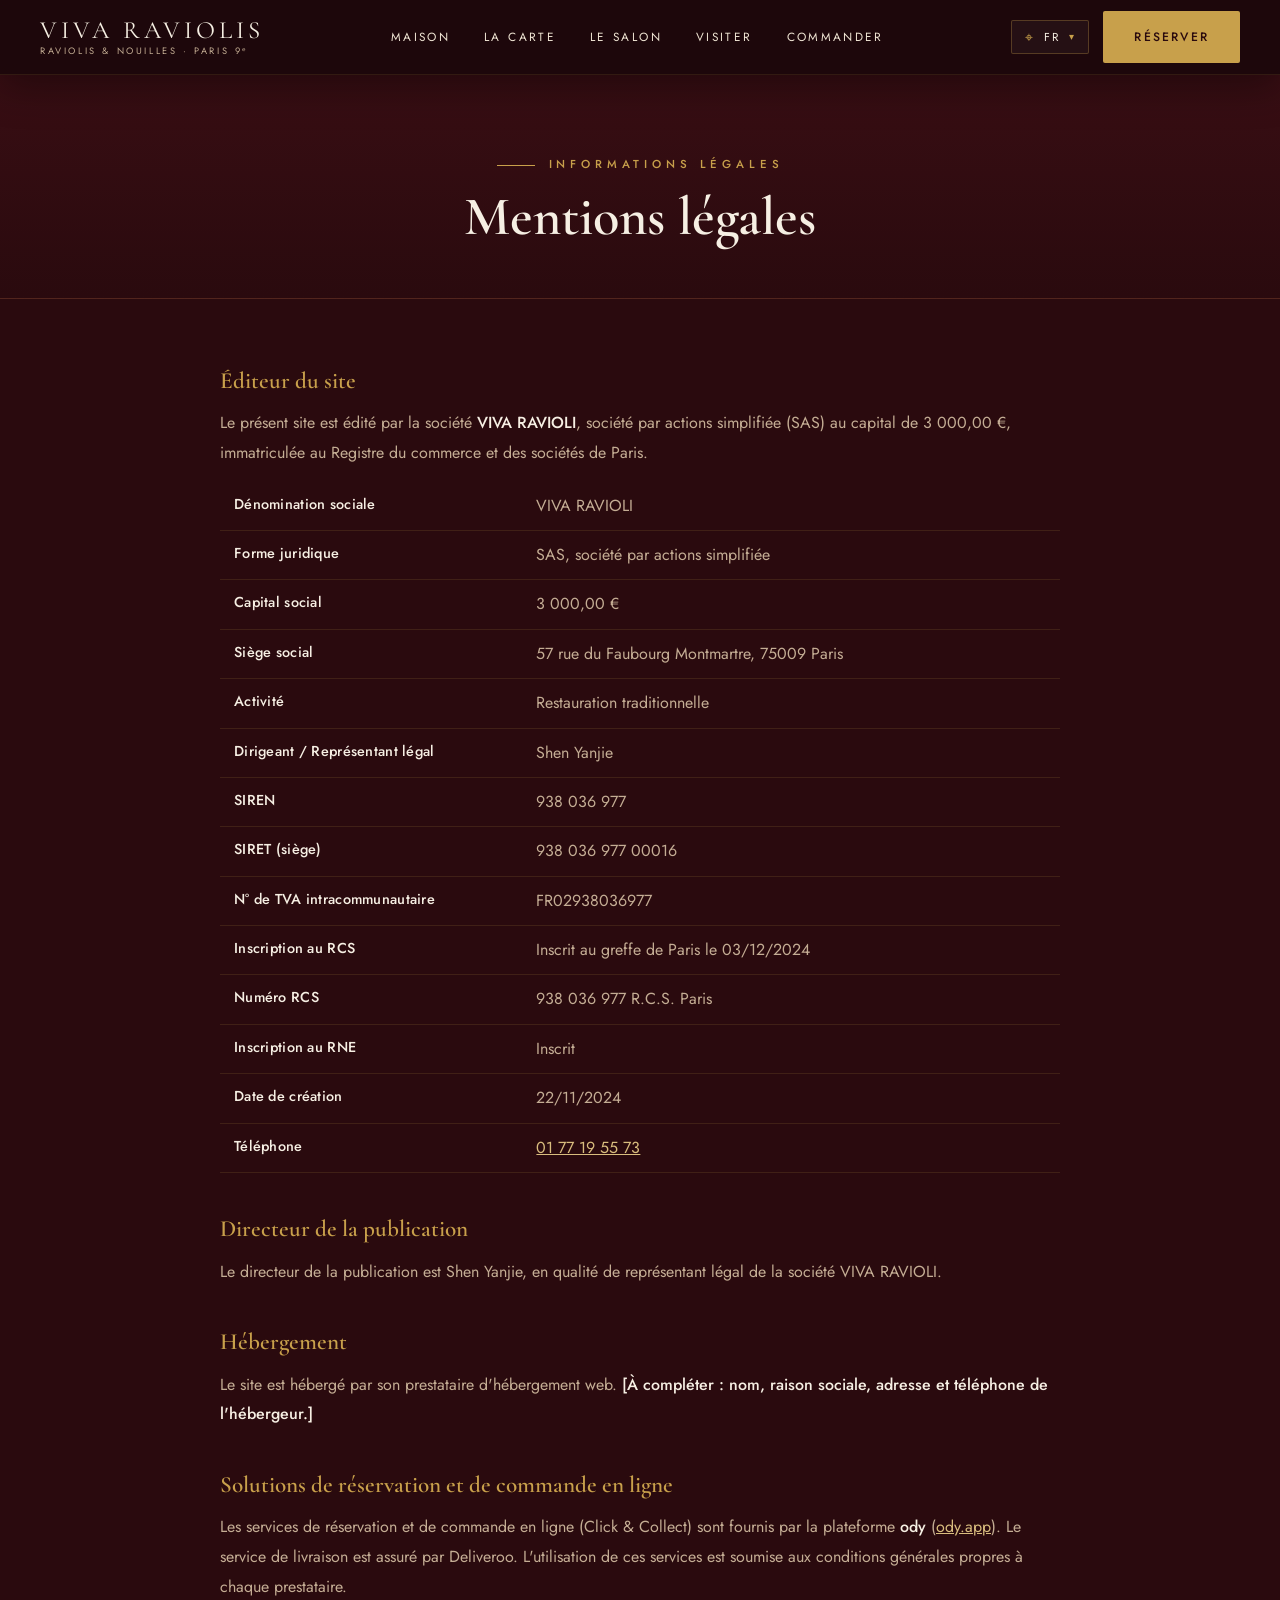
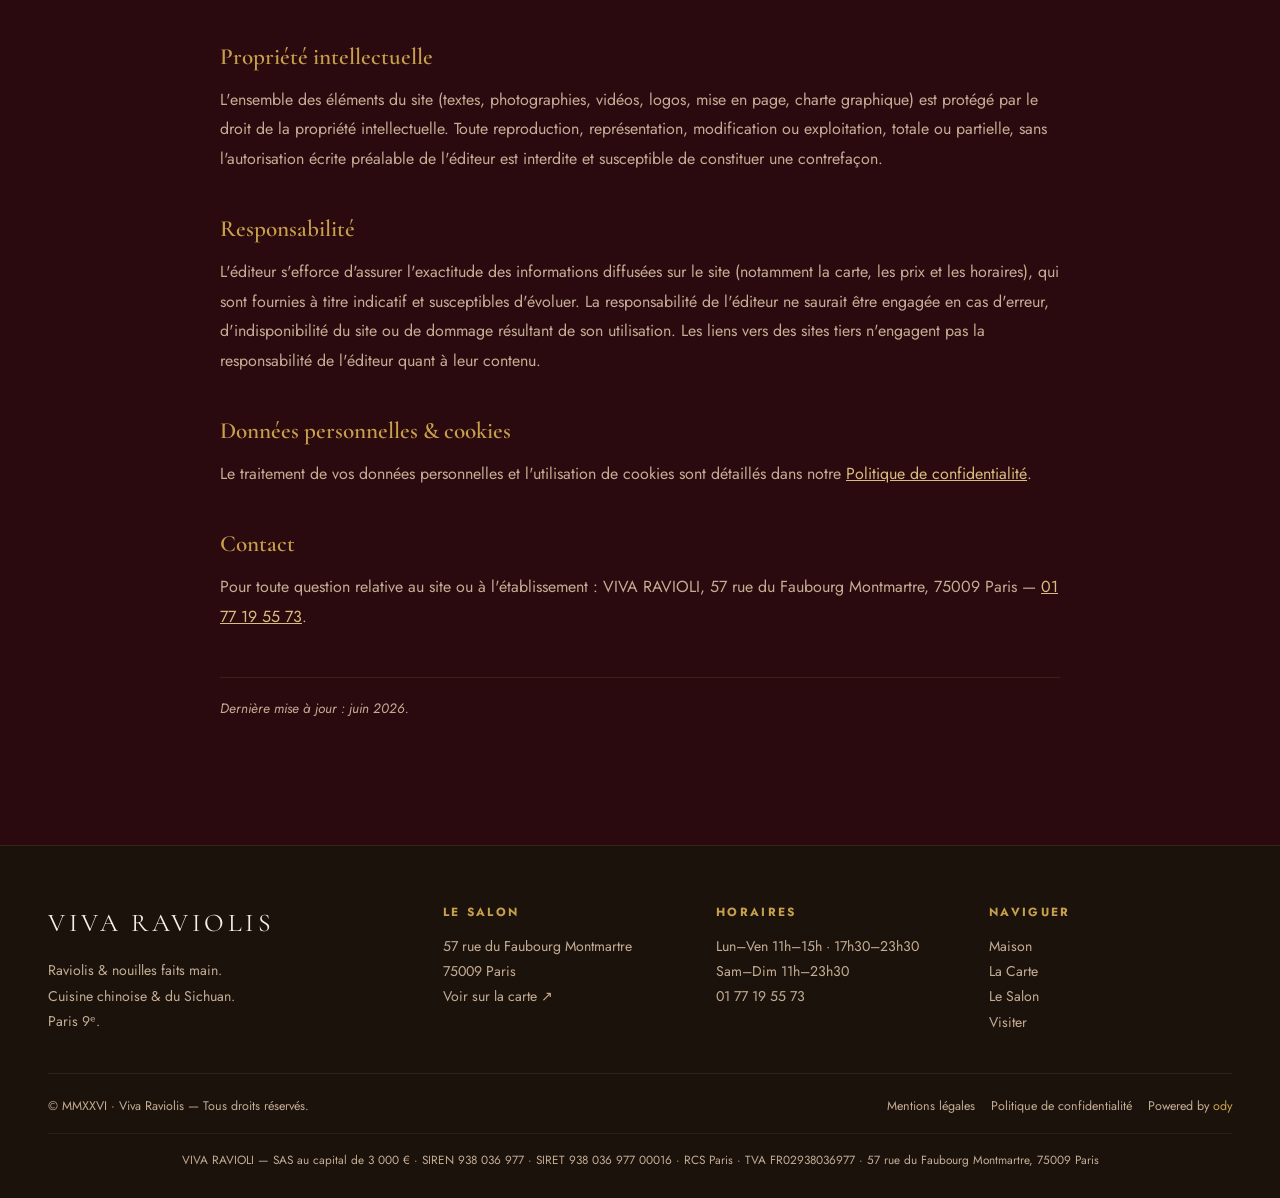
==== mentions-legales.html @ 8cce95d5 "Site Viva Raviolis : multilingue, carte, pages légales Co-Authored-By: Claude Opus 4.8 (1M context) " ====
<!DOCTYPE html>
<html lang="fr">
<head>
<meta charset="UTF-8" />
<meta name="viewport" content="width=device-width, initial-scale=1.0" />
<title>Mentions légales — Viva Raviolis · Paris 9e</title>
<meta name="description" content="Mentions légales du site Viva Raviolis — VIVA RAVIOLI, SAS, 57 rue du Faubourg Montmartre, 75009 Paris." />
<meta name="robots" content="noindex" />
<link rel="preconnect" href="https://fonts.googleapis.com" />
<link rel="preconnect" href="https://fonts.gstatic.com" crossorigin />
<link href="https://fonts.googleapis.com/css2?family=Cormorant+Garamond:ital,wght@0,400;0,500;0,600;1,400;1,500&family=Jost:wght@300;400;500&display=swap" rel="stylesheet" />
<link rel="stylesheet" href="css/style.css" />
</head>
<body>

<!-- ============ HEADER ============ -->
<header class="site-header scrolled" id="header">
  <a href="index.html" class="brand">
    <span class="name">VIVA RAVIOLIS</span>
    <span class="tagline" data-i18n="brand.tagline">Raviolis &amp; Nouilles · Paris 9ᵉ</span>
  </a>
  <nav class="nav" id="nav">
    <a class="link" href="index.html#maison" data-i18n="nav.maison">Maison</a>
    <a class="link" href="menu.html" data-i18n="nav.carte">La Carte</a>
    <a class="link" href="index.html#salon" data-i18n="nav.salon">Le Salon</a>
    <a class="link" href="index.html#visiter" data-i18n="nav.visiter">Visiter</a>
    <a class="link" href="index.html#commander" data-i18n="nav.commander">Commander</a>
  </nav>
  <div class="nav-actions">
    <div class="lang-select" id="langSelect">
      <button class="lang-current" id="langCurrent" aria-haspopup="true" aria-expanded="false" aria-label="Choisir la langue">
        <span class="lang-globe">⌖</span>
        <span class="lang-current-label">FR</span>
        <span class="lang-caret">▾</span>
      </button>
      <ul class="lang-menu" id="langMenu">
        <li><button class="lang-btn" data-lang="fr">Français</button></li>
        <li><button class="lang-btn" data-lang="en">English</button></li>
        <li><button class="lang-btn" data-lang="zh">中文</button></li>
        <li><button class="lang-btn" data-lang="it">Italiano</button></li>
        <li><button class="lang-btn" data-lang="es">Español</button></li>
      </ul>
    </div>
    <a href="https://reservation.ody.app/4357d5bd-f49d-494a-af7b-d53e37315086" target="_blank" rel="noopener" class="btn btn-gold btn-reserve" data-i18n="btn.reserver">Réserver</a>
    <button class="burger" id="burger" aria-label="Menu"><span></span><span></span><span></span></button>
  </div>
</header>

<!-- ============ HERO ============ -->
<section class="legal-hero">
  <div class="container">
    <span class="eyebrow">Informations légales</span>
    <h1>Mentions légales</h1>
  </div>
</section>

<!-- ============ CONTENU ============ -->
<section class="legal-body">
  <div class="container">
    <div class="legal-content">

      <h2>Éditeur du site</h2>
      <p>Le présent site est édité par la société <strong>VIVA RAVIOLI</strong>, société par actions simplifiée (SAS) au capital de 3 000,00 €, immatriculée au Registre du commerce et des sociétés de Paris.</p>
      <table class="legal-table">
        <tr><th>Dénomination sociale</th><td>VIVA RAVIOLI</td></tr>
        <tr><th>Forme juridique</th><td>SAS, société par actions simplifiée</td></tr>
        <tr><th>Capital social</th><td>3 000,00 €</td></tr>
        <tr><th>Siège social</th><td>57 rue du Faubourg Montmartre, 75009 Paris</td></tr>
        <tr><th>Activité</th><td>Restauration traditionnelle</td></tr>
        <tr><th>Dirigeant / Représentant légal</th><td>Shen Yanjie</td></tr>
        <tr><th>SIREN</th><td>938 036 977</td></tr>
        <tr><th>SIRET (siège)</th><td>938 036 977 00016</td></tr>
        <tr><th>N° de TVA intracommunautaire</th><td>FR02938036977</td></tr>
        <tr><th>Inscription au RCS</th><td>Inscrit au greffe de Paris le 03/12/2024</td></tr>
        <tr><th>Numéro RCS</th><td>938 036 977 R.C.S. Paris</td></tr>
        <tr><th>Inscription au RNE</th><td>Inscrit</td></tr>
        <tr><th>Date de création</th><td>22/11/2024</td></tr>
        <tr><th>Téléphone</th><td><a href="tel:0177195573">01 77 19 55 73</a></td></tr>
      </table>

      <h2>Directeur de la publication</h2>
      <p>Le directeur de la publication est Shen Yanjie, en qualité de représentant légal de la société VIVA RAVIOLI.</p>

      <h2>Hébergement</h2>
      <p>Le site est hébergé par son prestataire d'hébergement web. <strong>[À compléter : nom, raison sociale, adresse et téléphone de l'hébergeur.]</strong></p>

      <h2>Solutions de réservation et de commande en ligne</h2>
      <p>Les services de réservation et de commande en ligne (Click &amp; Collect) sont fournis par la plateforme <strong>ody</strong> (<a href="https://pro.ody.app/" target="_blank" rel="noopener">ody.app</a>). Le service de livraison est assuré par Deliveroo. L'utilisation de ces services est soumise aux conditions générales propres à chaque prestataire.</p>

      <h2>Propriété intellectuelle</h2>
      <p>L'ensemble des éléments du site (textes, photographies, vidéos, logos, mise en page, charte graphique) est protégé par le droit de la propriété intellectuelle. Toute reproduction, représentation, modification ou exploitation, totale ou partielle, sans l'autorisation écrite préalable de l'éditeur est interdite et susceptible de constituer une contrefaçon.</p>

      <h2>Responsabilité</h2>
      <p>L'éditeur s'efforce d'assurer l'exactitude des informations diffusées sur le site (notamment la carte, les prix et les horaires), qui sont fournies à titre indicatif et susceptibles d'évoluer. La responsabilité de l'éditeur ne saurait être engagée en cas d'erreur, d'indisponibilité du site ou de dommage résultant de son utilisation. Les liens vers des sites tiers n'engagent pas la responsabilité de l'éditeur quant à leur contenu.</p>

      <h2>Données personnelles &amp; cookies</h2>
      <p>Le traitement de vos données personnelles et l'utilisation de cookies sont détaillés dans notre <a href="politique-confidentialite.html">Politique de confidentialité</a>.</p>

      <h2>Contact</h2>
      <p>Pour toute question relative au site ou à l'établissement : VIVA RAVIOLI, 57 rue du Faubourg Montmartre, 75009 Paris — <a href="tel:0177195573">01 77 19 55 73</a>.</p>

      <p class="legal-updated">Dernière mise à jour : juin 2026.</p>
    </div>
  </div>
</section>

<!-- ============ FOOTER ============ -->
<footer class="site-footer">
  <div class="container">
    <div class="foot-grid">
      <div class="foot-brand">
        <div class="name">VIVA RAVIOLIS</div>
        <p style="margin-top:14px" data-i18n="foot.desc">Raviolis &amp; nouilles faits main.<br />Cuisine chinoise &amp; du Sichuan.<br />Paris 9ᵉ.</p>
      </div>
      <div>
        <h5 data-i18n="foot.h_salon">Le Salon</h5>
        <p>57 rue du Faubourg Montmartre<br />75009 Paris</p>
        <p><a href="https://www.google.com/maps?q=57+Rue+du+Faubourg+Montmartre,+75009+Paris" target="_blank" rel="noopener" data-i18n="foot.viewmap">Voir sur la carte ↗</a></p>
      </div>
      <div>
        <h5 data-i18n="foot.h_hours">Horaires</h5>
        <p data-i18n="foot.hours">Lun–Ven 11h–15h · 17h30–23h30<br />Sam–Dim 11h–23h30</p>
        <p><a href="tel:0177195573">01 77 19 55 73</a></p>
      </div>
      <div>
        <h5 data-i18n="foot.h_nav">Naviguer</h5>
        <p><a href="index.html#maison" data-i18n="nav.maison">Maison</a><br /><a href="menu.html" data-i18n="nav.carte">La Carte</a><br /><a href="index.html#salon" data-i18n="nav.salon">Le Salon</a><br /><a href="index.html#visiter" data-i18n="nav.visiter">Visiter</a></p>
      </div>
    </div>
    <div class="foot-bottom">
      <span data-i18n="foot.bottom1">© MMXXVI · Viva Raviolis — Tous droits réservés.</span>
      <span class="foot-links">
        <a href="mentions-legales.html" data-i18n="foot.legal">Mentions légales</a>
        <a href="politique-confidentialite.html" data-i18n="foot.privacy">Politique de confidentialité</a>
        <span class="foot-powered">Powered by <a href="https://pro.ody.app/" target="_blank" rel="noopener">ody</a></span>
      </span>
    </div>
    <div class="foot-identity">
      VIVA RAVIOLI — SAS au capital de 3 000 € · SIREN 938 036 977 · SIRET 938 036 977 00016 · RCS Paris · TVA FR02938036977 · 57 rue du Faubourg Montmartre, 75009 Paris
    </div>
  </div>
</footer>

<script src="js/i18n.js"></script>
<script src="js/main.js"></script>
</body>
</html>
---- css/style.css ----
/* ============================================================
   VIVA RAVIOLIS — 裕禧
   Palette : bordeaux / rouge profond / brun chaud / or
   ============================================================ */

:root {
  /* Burgundy / wine / brown palette (remplace le bleu marine) */
  --wine-900: #2a0a0e;   /* presque noir bordeaux */
  --wine-800: #3d0f15;
  --wine-700: #4f141c;
  --wine-600: #6e1423;   /* bordeaux principal */
  --wine-500: #8a1e2c;
  --brown-900: #1c120c;  /* brun très foncé */
  --brown-700: #2e1c12;
  --brown-500: #4a3122;
  --gold: #c8a04b;
  --gold-soft: #d9bd7e;
  --cream: #f6efe3;
  --cream-dim: #d9cdb8;
  --paper: #faf5ec;
  --text-light: #f1e6d5;
  --text-mut: #c4ad94;

  --ff-serif: "Cormorant Garamond", "Playfair Display", Georgia, serif;
  --ff-sans: "Jost", "Helvetica Neue", Arial, sans-serif;

  --maxw: 1240px;
  --ease: cubic-bezier(.22,.61,.36,1);
}

* { margin: 0; padding: 0; box-sizing: border-box; }

html { scroll-behavior: smooth; scroll-padding-top: 90px; overflow-x: hidden; }

body {
  font-family: var(--ff-sans);
  background: var(--wine-900);
  color: var(--text-light);
  line-height: 1.65;
  -webkit-font-smoothing: antialiased;
  overflow-x: hidden;
}

img { max-width: 100%; display: block; }
a { color: inherit; text-decoration: none; }

h1, h2, h3, h4 { font-family: var(--ff-serif); font-weight: 600; line-height: 1.1; }

.container { width: 100%; max-width: var(--maxw); margin: 0 auto; padding: 0 28px; }

.eyebrow {
  font-family: var(--ff-sans);
  text-transform: uppercase;
  letter-spacing: .42em;
  font-size: .72rem;
  font-weight: 500;
  color: var(--gold);
  display: inline-block;
  margin-bottom: 18px;
}

.section { padding: 110px 0; position: relative; }
.section-title { font-size: clamp(2.1rem, 4.4vw, 3.4rem); color: var(--cream); }
.section-lead { color: var(--text-mut); max-width: 620px; font-size: 1.08rem; margin-top: 16px; }

/* ---------- Buttons ---------- */
.btn {
  display: inline-flex; align-items: center; gap: 10px;
  font-family: var(--ff-sans);
  text-transform: uppercase; letter-spacing: .18em; font-size: .76rem; font-weight: 500;
  padding: 15px 30px; border-radius: 2px; cursor: pointer;
  transition: all .35s var(--ease); border: 1px solid transparent;
}
.btn-gold { background: var(--gold); color: var(--wine-900); }
.btn-gold:hover { background: var(--gold-soft); transform: translateY(-2px); }
.btn-ghost { border-color: rgba(216,189,126,.5); color: var(--cream); background: transparent; }
.btn-ghost:hover { border-color: var(--gold); background: rgba(200,160,75,.12); }

/* ============================================================
   HEADER / NAV
   ============================================================ */
.site-header {
  position: fixed; top: 0; left: 0; right: 0; z-index: 100;
  display: flex; align-items: center; justify-content: space-between;
  padding: 16px 40px;
  background: rgba(28,8,11,.78);
  backdrop-filter: blur(10px);
  border-bottom: 1px solid rgba(200,160,75,.12);
  transition: background .4s var(--ease), padding .4s var(--ease), box-shadow .4s var(--ease);
}
.site-header.scrolled {
  background: rgba(28,8,11,.95);
  backdrop-filter: blur(14px);
  padding: 11px 40px;
  box-shadow: 0 10px 40px rgba(0,0,0,.4);
}
.brand { display: flex; flex-direction: column; line-height: 1; }
.brand .cn { font-family: var(--ff-serif); font-size: 1.05rem; color: var(--gold); letter-spacing: .12em; }
.brand .name { font-family: var(--ff-serif); font-size: 1.55rem; color: var(--cream); letter-spacing: .16em; }

.nav { display: flex; align-items: center; gap: 34px; }
.nav a.link {
  font-family: var(--ff-sans); text-transform: uppercase; letter-spacing: .2em;
  font-size: .74rem; color: var(--text-light); position: relative; padding: 4px 0;
}
.nav a.link::after {
  content: ""; position: absolute; left: 0; bottom: -3px; height: 1px; width: 0;
  background: var(--gold); transition: width .35s var(--ease);
}
.nav a.link:hover::after { width: 100%; }
.nav-actions { display: flex; align-items: center; gap: 14px; }
/* --- Sélecteur de langue déroulant --- */
.lang-select { position: relative; }
.lang-current {
  display: inline-flex; align-items: center; gap: 9px; cursor: pointer;
  background: rgba(255,255,255,.04); border: 1px solid rgba(200,160,75,.3);
  color: var(--cream); padding: 8px 13px; border-radius: 2px;
  font-family: var(--ff-sans); font-size: .72rem; letter-spacing: .16em; text-transform: uppercase;
  transition: border-color .3s, background .3s;
}
.lang-current:hover { border-color: var(--gold); background: rgba(200,160,75,.1); }
.lang-globe { color: var(--gold); font-size: .9rem; line-height: 1; }
.lang-caret { color: var(--gold); font-size: .6rem; transition: transform .3s var(--ease); }
.lang-select.open .lang-caret { transform: rotate(180deg); }
.lang-menu {
  position: absolute; top: calc(100% + 8px); right: 0; min-width: 158px;
  list-style: none; margin: 0; padding: 6px;
  background: rgba(28,8,11,.97); backdrop-filter: blur(12px);
  border: 1px solid rgba(200,160,75,.25); border-radius: 3px;
  box-shadow: 0 18px 50px rgba(0,0,0,.55);
  opacity: 0; visibility: hidden; transform: translateY(-8px);
  transition: opacity .26s var(--ease), transform .26s var(--ease), visibility .26s;
  z-index: 120;
}
.lang-select.open .lang-menu { opacity: 1; visibility: visible; transform: none; }
.lang-menu li { margin: 0; }
.lang-btn {
  display: flex; align-items: center; justify-content: space-between; gap: 14px; width: 100%;
  background: none; border: 0; cursor: pointer; text-align: left;
  padding: 9px 12px; border-radius: 2px;
  font-family: var(--ff-sans); font-size: .82rem; letter-spacing: .06em;
  color: var(--text-light); transition: background .22s, color .22s;
}
.lang-btn:hover { background: rgba(200,160,75,.12); color: var(--cream); }
.lang-btn.active { color: var(--gold); }
.lang-btn.active::after { content: "✓"; color: var(--gold); font-size: .8rem; }

.burger { display: none; flex-direction: column; gap: 5px; background: none; border: 0; cursor: pointer; }
.burger span { width: 26px; height: 2px; background: var(--cream); transition: .3s; }

/* ============================================================
   HERO  (video background xiaolongbao_bg)
   ============================================================ */
.hero { position: relative; height: 100vh; min-height: 640px; display: flex; align-items: center; overflow: hidden; }
.hero__video {
  position: absolute; inset: 0; width: 100%; height: 100%;
  object-fit: cover; z-index: 0;
}
.hero__overlay {
  position: absolute; inset: 0; z-index: 1;
  background:
    linear-gradient(to right, rgba(28,8,11,.86) 0%, rgba(42,10,14,.55) 45%, rgba(42,10,14,.25) 100%),
    linear-gradient(to top, rgba(28,8,11,.9) 0%, rgba(28,8,11,0) 55%);
}
.hero__content { position: relative; z-index: 2; max-width: 720px; }
.hero h1 {
  font-size: clamp(3rem, 7vw, 5.6rem); color: var(--cream);
  letter-spacing: .02em; margin: 14px 0 8px;
}
.hero .hero-cn { font-family: var(--ff-serif); font-size: clamp(1.6rem,3vw,2.4rem); color: var(--gold-soft); letter-spacing: .3em; }
.hero p.lead { font-size: 1.18rem; color: var(--text-mut); max-width: 560px; margin: 22px 0 36px; }
.hero .cta-row { display: flex; gap: 16px; flex-wrap: wrap; }
.scroll-cue {
  position: absolute; bottom: 30px; left: 50%; transform: translateX(-50%); z-index: 2;
  color: var(--text-mut); font-size: .68rem; letter-spacing: .3em; text-transform: uppercase;
  display: flex; flex-direction: column; align-items: center; gap: 10px;
}
.scroll-cue::after { content: ""; width: 1px; height: 46px; background: linear-gradient(var(--gold), transparent); animation: pulse 2s infinite; }
@keyframes pulse { 0%,100%{ opacity:.3 } 50%{ opacity:1 } }

/* ============================================================
   LA MAISON  (about)
   ============================================================ */
.maison { background: linear-gradient(180deg, var(--wine-900), var(--brown-900)); }
.maison .grid { display: grid; grid-template-columns: 1fr 1fr; gap: 70px; align-items: center; }
.maison .copy p { color: var(--text-mut); margin-top: 18px; }
.maison .sign { margin-top: 30px; font-family: var(--ff-serif); font-style: italic; font-size: 1.3rem; color: var(--gold-soft); }
.maison .figure { position: relative; }
.maison .figure img { border-radius: 4px; box-shadow: 0 30px 70px rgba(0,0,0,.5); }
.maison .figure .frame {
  position: absolute; inset: 18px -18px -18px 18px; border: 1px solid var(--gold);
  z-index: -1; border-radius: 4px;
}
.stats { display: flex; gap: 50px; margin-top: 42px; }
.stat .num { font-family: var(--ff-serif); font-size: 2.6rem; color: var(--gold); }
.stat .lbl { font-size: .76rem; text-transform: uppercase; letter-spacing: .2em; color: var(--text-mut); }

/* ============================================================
   SIGNATURES  (3 dishes)
   ============================================================ */
.signatures { background: var(--brown-900); text-align: center; }
.sig-head { margin-bottom: 60px; }
.sig-grid { display: grid; grid-template-columns: repeat(3, 1fr); gap: 32px; }
.dish {
  background: linear-gradient(180deg, rgba(110,20,35,.18), rgba(28,18,12,.4));
  border: 1px solid rgba(200,160,75,.18); border-radius: 4px; overflow: hidden; text-align: left;
  transition: transform .45s var(--ease), border-color .45s var(--ease);
}
.dish:hover { transform: translateY(-8px); border-color: var(--gold); }
.dish .ph { aspect-ratio: 4/3; overflow: hidden; }
.dish .ph img { width: 100%; height: 100%; object-fit: cover; transition: transform .8s var(--ease); }
.dish:hover .ph img { transform: scale(1.07); }
.dish .body { padding: 26px 26px 30px; }
.dish .cat { font-size: .7rem; letter-spacing: .26em; text-transform: uppercase; color: var(--gold); }
.dish h3 { font-size: 1.55rem; color: var(--cream); margin: 8px 0; }
.dish .cn { font-family: var(--ff-serif); color: var(--gold-soft); font-size: 1.1rem; }
.dish .desc { color: var(--text-mut); font-size: .95rem; margin: 12px 0 16px; }
.dish .price { font-family: var(--ff-serif); font-size: 1.5rem; color: var(--gold); }
.sig-cta { margin-top: 56px; }

/* ============================================================
   LE SALON  (gallery + video_salle)
   ============================================================ */
.salon { background: linear-gradient(180deg, var(--brown-900), var(--wine-800)); }
.salon-grid { display: grid; grid-template-columns: 1.4fr 1fr; grid-template-rows: auto auto; gap: 22px; margin-top: 56px; }
.salon-video { grid-row: span 2; position: relative; border-radius: 4px; overflow: hidden; min-height: 420px; }
.salon-video video { width: 100%; height: 100%; object-fit: cover; }
.salon-video .tag, .salon-tile .tag {
  position: absolute; left: 18px; bottom: 16px; z-index: 2;
  font-family: var(--ff-serif); font-style: italic; font-size: 1.15rem; color: var(--cream);
  text-shadow: 0 2px 14px rgba(0,0,0,.7);
}
.salon-tile { position: relative; border-radius: 4px; overflow: hidden; min-height: 200px; }
.salon-tile img { width: 100%; height: 100%; object-fit: cover; transition: transform .8s var(--ease); }
.salon-tile:hover img { transform: scale(1.06); }
.salon-tile::after, .salon-video::after {
  content:""; position:absolute; inset:0; background: linear-gradient(to top, rgba(28,8,11,.6), transparent 55%);
}
.salon-tile .tag { z-index: 2; }

/* ============================================================
   COMMANDER
   ============================================================ */
.commander { background: var(--wine-800); }
.order-grid { display: grid; grid-template-columns: 1fr 1fr; gap: 28px; margin-top: 54px; }
.order-card {
  border: 1px solid rgba(200,160,75,.2); border-radius: 4px; padding: 44px 40px;
  background: linear-gradient(160deg, rgba(110,20,35,.22), rgba(28,8,11,.2));
}
.order-card h3 { font-size: 1.8rem; color: var(--cream); }
.order-card .ico { font-size: 2rem; margin-bottom: 12px; }
.order-card ul { list-style: none; margin: 18px 0 26px; }
.order-card li { color: var(--text-mut); padding: 6px 0; display: flex; gap: 10px; }
.order-card li::before { content: "—"; color: var(--gold); }
.order-card .links { display: flex; gap: 12px; flex-wrap: wrap; }

/* ============================================================
   FAQ
   ============================================================ */
.faq { background: linear-gradient(180deg, var(--wine-800), var(--wine-900)); }
.faq-list { margin-top: 50px; max-width: 860px; }
.faq-item { border-bottom: 1px solid rgba(200,160,75,.18); }
.faq-q {
  width: 100%; background: none; border: 0; cursor: pointer; text-align: left;
  padding: 26px 0; display: flex; justify-content: space-between; align-items: center; gap: 20px;
  font-family: var(--ff-serif); font-size: 1.3rem; color: var(--cream);
}
.faq-q .pl { color: var(--gold); font-size: 1.4rem; transition: transform .35s var(--ease); flex: none; }
.faq-item.open .faq-q .pl { transform: rotate(45deg); }
.faq-a { max-height: 0; overflow: hidden; transition: max-height .45s var(--ease); }
.faq-a p { color: var(--text-mut); padding: 0 0 24px; }

/* ============================================================
   CONTACT / VISITER
   ============================================================ */
.visiter { background: var(--wine-900); }
.visit-grid { display: grid; grid-template-columns: 1fr 1fr; gap: 60px; margin-top: 50px; }
.info-block + .info-block { margin-top: 30px; }
.info-block h4 { color: var(--gold); text-transform: uppercase; letter-spacing: .2em; font-family: var(--ff-sans); font-size: .8rem; }
.info-block p { color: var(--cream); margin-top: 6px; }
.info-block a { color: var(--gold-soft); }
.map-wrap { border-radius: 4px; overflow: hidden; min-height: 360px; border: 1px solid rgba(200,160,75,.2); }
.map-wrap iframe { width: 100%; height: 100%; min-height: 360px; border: 0; filter: saturate(.7) hue-rotate(310deg) brightness(.85); }

/* ============================================================
   FINAL CTA
   ============================================================ */
.final-cta {
  position: relative; text-align: center; padding: 130px 0;
  background: linear-gradient(160deg, var(--wine-700), var(--brown-900));
}
.final-cta h2 { font-size: clamp(2.4rem, 5vw, 4rem); color: var(--cream); }
.final-cta p { color: var(--text-mut); max-width: 540px; margin: 18px auto 34px; }
.final-cta .cta-row { display: flex; gap: 16px; justify-content: center; flex-wrap: wrap; }

/* ============================================================
   FOOTER
   ============================================================ */
.site-footer { background: var(--brown-900); padding: 56px 0 28px; border-top: 1px solid rgba(200,160,75,.15); }
.foot-grid { display: grid; grid-template-columns: 1.5fr 1fr 1fr 1fr; gap: 30px; }
.foot-grid h5 { color: var(--gold); text-transform: uppercase; letter-spacing: .2em; font-family: var(--ff-sans); font-size: .74rem; margin-bottom: 12px; }
.foot-grid p, .foot-grid a { color: var(--text-mut); font-size: .88rem; line-height: 1.8; }
.foot-grid a:hover { color: var(--gold-soft); }
.foot-brand .name { font-family: var(--ff-serif); font-size: 1.6rem; color: var(--cream); letter-spacing: .14em; }
.foot-bottom { margin-top: 38px; padding-top: 22px; border-top: 1px solid rgba(255,255,255,.07);
  display: flex; justify-content: space-between; gap: 16px; flex-wrap: wrap; color: var(--text-mut); font-size: .78rem; }

/* ============================================================
   MENU PAGE
   ============================================================ */
.menu-hero {
  position: relative; height: 46vh; min-height: 340px; display: flex; align-items: center; justify-content: center;
  text-align: center; overflow: hidden;
}
.menu-hero img { position: absolute; inset: 0; width: 100%; height: 100%; object-fit: cover; z-index: 0; }
.menu-hero .ov { position: absolute; inset: 0; background: linear-gradient(rgba(28,8,11,.78), rgba(28,8,11,.86)); z-index: 1; }
.menu-hero .inner { position: relative; z-index: 2; }
.menu-hero h1 { font-size: clamp(2.6rem, 6vw, 4.4rem); color: var(--cream); }

.menu-body { background: var(--wine-900); padding: 90px 0 120px; }
/* --- Barre d'onglets horizontale, collante et défilante --- */
.menu-toc-wrap {
  position: sticky; top: 64px; z-index: 60; margin-bottom: 56px;
  background: linear-gradient(180deg, var(--wine-900) 60%, rgba(42,10,14,.6));
  backdrop-filter: blur(10px);
  border-top: 1px solid rgba(200,160,75,.12);
  border-bottom: 1px solid rgba(200,160,75,.18);
}
.menu-toc-wrap .container { display: flex; align-items: center; gap: 6px; position: relative; }
.menu-toc {
  display: flex; flex-wrap: nowrap; gap: 10px; overflow-x: auto;
  padding: 14px 4px; scroll-behavior: smooth; scroll-snap-type: x proximity;
  -webkit-overflow-scrolling: touch; flex: 1;
  -ms-overflow-style: none; scrollbar-width: none;
  /* fondu sur les bords pour montrer qu'on peut défiler */
  -webkit-mask-image: linear-gradient(90deg, transparent, #000 28px, #000 calc(100% - 28px), transparent);
          mask-image: linear-gradient(90deg, transparent, #000 28px, #000 calc(100% - 28px), transparent);
}
.menu-toc::-webkit-scrollbar { display: none; }
.menu-toc a {
  flex: 0 0 auto; scroll-snap-align: center; white-space: nowrap;
  font-size: .74rem; letter-spacing: .14em; text-transform: uppercase; color: var(--text-mut);
  border: 1px solid rgba(200,160,75,.25); padding: 9px 18px; border-radius: 2px;
  transition: color .3s, background .3s, border-color .3s; cursor: pointer; user-select: none;
}
.menu-toc a:hover { color: var(--cream); border-color: var(--gold); }
.menu-toc a.active { color: var(--wine-900); background: var(--gold); border-color: var(--gold); font-weight: 500; }

.toc-arrow {
  flex: 0 0 auto; width: 38px; height: 38px; border-radius: 50%; cursor: pointer;
  background: rgba(110,20,35,.5); border: 1px solid rgba(200,160,75,.3); color: var(--gold);
  font-size: 1.5rem; line-height: 1; display: flex; align-items: center; justify-content: center;
  transition: background .3s, transform .2s; font-family: var(--ff-sans);
}
.toc-arrow:hover { background: var(--gold); color: var(--wine-900); }
.toc-arrow:active { transform: scale(.9); }

/* --- Une seule catégorie affichée à la fois --- */
.menu-cat { display: none; margin-bottom: 30px; scroll-margin-top: 140px; }
.menu-cat.active { display: block; animation: catFade .55s var(--ease) both; }
@keyframes catFade { from { opacity: 0; transform: translateY(22px); } to { opacity: 1; transform: none; } }
.menu-cat.active .mi { animation: miFade .5s var(--ease) both; }
@keyframes miFade { from { opacity: 0; transform: translateX(-12px); } to { opacity: 1; transform: none; } }
.menu-cat-head { display: flex; align-items: baseline; gap: 16px; margin-bottom: 28px; padding-bottom: 14px; border-bottom: 1px solid rgba(200,160,75,.25); }
.menu-cat-head .cn { font-family: var(--ff-serif); font-size: 1.9rem; color: var(--gold); }
.menu-cat-head .fr { text-transform: uppercase; letter-spacing: .24em; font-size: .82rem; color: var(--text-mut); }
.menu-items { display: grid; grid-template-columns: 1fr 1fr; gap: 6px 60px; }
.mi { display: flex; align-items: baseline; gap: 12px; padding: 11px 0; border-bottom: 1px dotted rgba(200,160,75,.18); }
.mi .nm { color: var(--cream); flex: 1; }
.mi .nm small { color: var(--text-mut); display: block; font-size: .82rem; }
.mi .dots { flex: 1; border-bottom: 1px dotted rgba(200,160,75,.3); transform: translateY(-4px); min-width: 14px; }
.mi .pr { font-family: var(--ff-serif); color: var(--gold); font-size: 1.15rem; white-space: nowrap; }
.menu-note { color: var(--text-mut); font-size: .85rem; margin-top: 10px; font-style: italic; }
.spicy { color: #e7563f; }

/* ============================================================
   REVEAL ANIMATION  (+ variantes)
   ============================================================ */
.reveal { opacity: 0; transform: translateY(38px); transition: opacity 1s var(--ease), transform 1s var(--ease); will-change: opacity, transform; }
.reveal.from-left  { transform: translateX(-60px); }
.reveal.from-right { transform: translateX(60px); }
.reveal.from-scale { transform: scale(.92) translateY(24px); }
.reveal.in { opacity: 1; transform: none; }

/* ============================================================
   DÉCOR : halos lumineux flottants + filigranes
   ============================================================ */
.section, .final-cta, .hero, .salon, .maison, .signatures, .commander, .visiter { position: relative; overflow: hidden; }
.container { position: relative; z-index: 3; }

.orb {
  position: absolute; border-radius: 50%; z-index: 0; pointer-events: none;
  filter: blur(70px); opacity: .55;
  animation: orbFloat 16s ease-in-out infinite;
}
.orb-wine { background: radial-gradient(circle, rgba(138,30,44,.65), transparent 70%); }
.orb-gold { background: radial-gradient(circle, rgba(200,160,75,.32), transparent 72%); }
@keyframes orbFloat {
  0%,100% { transform: translate(0,0) scale(1); }
  33%     { transform: translate(34px,-42px) scale(1.08); }
  66%     { transform: translate(-26px,28px) scale(.95); }
}

.wm {
  position: absolute; z-index: 0; pointer-events: none; user-select: none;
  font-family: var(--ff-serif); font-weight: 600; line-height: 1;
  font-size: clamp(5rem, 16vw, 15rem); letter-spacing: .02em; white-space: nowrap;
  color: transparent; -webkit-text-stroke: 1px rgba(200,160,75,.10);
  opacity: .9;
}

/* ============================================================
   MARQUEE  (bande défilante)
   ============================================================ */
.marquee {
  background: linear-gradient(90deg, var(--wine-700), var(--wine-600), var(--wine-700));
  border-top: 1px solid rgba(200,160,75,.3); border-bottom: 1px solid rgba(200,160,75,.3);
  overflow: hidden; padding: 20px 0; position: relative;
}
.marquee__track { display: inline-flex; align-items: center; gap: 42px; white-space: nowrap; animation: marqueeScroll 34s linear infinite; }
.marquee:hover .marquee__track { animation-play-state: paused; }
.marquee span { font-family: var(--ff-serif); font-style: italic; font-size: 1.5rem; color: var(--cream); letter-spacing: .04em; }
.marquee .dot { color: var(--gold); font-style: normal; font-size: 1rem; }
@keyframes marqueeScroll { from { transform: translateX(0); } to { transform: translateX(-50%); } }

/* ============================================================
   MICRO-INTERACTIONS
   ============================================================ */
/* Balayage lumineux sur les boutons */
.btn { position: relative; overflow: hidden; }
.btn::after {
  content: ""; position: absolute; top: 0; left: -120%; width: 60%; height: 100%;
  background: linear-gradient(100deg, transparent, rgba(255,255,255,.35), transparent);
  transform: skewX(-18deg); transition: left .6s var(--ease);
}
.btn:hover::after { left: 140%; }

/* Soulignement animé sous les eyebrow */
.eyebrow { position: relative; padding-left: 52px; }
.eyebrow::before {
  content: ""; position: absolute; left: 0; top: 50%; width: 38px; height: 1px;
  background: var(--gold); transform-origin: left; animation: lineGrow 2.4s var(--ease) infinite alternate;
}
@keyframes lineGrow { from { transform: scaleX(.5); opacity: .5; } to { transform: scaleX(1); opacity: 1; } }

/* Lueur sur les cartes au survol */
.dish:hover { box-shadow: 0 26px 60px rgba(110,20,35,.45); }
.order-card { transition: transform .45s var(--ease), border-color .45s var(--ease), box-shadow .45s var(--ease); }
.order-card:hover { transform: translateY(-6px); border-color: var(--gold); box-shadow: 0 26px 60px rgba(110,20,35,.4); }

/* Brand tagline */
.brand .tagline { font-family: var(--ff-sans); font-size: .58rem; letter-spacing: .28em; text-transform: uppercase; color: var(--text-mut); margin-top: 3px; }

/* Hero : grain + apparition + parallaxe douce */
.hero__grain {
  position: absolute; inset: 0; z-index: 1; pointer-events: none; opacity: .5;
  background-image: radial-gradient(rgba(255,255,255,.04) 1px, transparent 1px);
  background-size: 3px 3px; mix-blend-mode: overlay;
}
.hero__content { animation: heroIn 1.4s var(--ease) both; }
.hero .hero-cn { display: inline-block; animation: heroIn 1s var(--ease) .1s both; }
.hero h1 .word { display: inline-block; animation: heroWord 1.1s var(--ease) both; }
.hero h1 .word:nth-child(3) { animation-delay: .18s; }
@keyframes heroIn { from { opacity: 0; transform: translateY(30px); } to { opacity: 1; transform: none; } }
@keyframes heroWord { from { opacity: 0; transform: translateY(40px) rotate(2deg); } to { opacity: 1; transform: none; } }
.scroll-cue { animation: heroIn 1s var(--ease) .8s both; }

/* Badge rond sur la figure */
.figure { position: relative; }
.figure-badge {
  position: absolute; top: -26px; left: -26px; z-index: 4;
  width: 96px; height: 96px; border-radius: 50%;
  background: var(--gold); color: var(--wine-900);
  display: flex; align-items: center; justify-content: center; text-align: center;
  font-family: var(--ff-serif); font-weight: 600; font-size: 1.05rem; line-height: 1.1;
  box-shadow: 0 12px 30px rgba(0,0,0,.4); animation: badgeSpin 12s linear infinite;
}
@keyframes badgeSpin { from { transform: rotate(-6deg); } 50% { transform: rotate(6deg); } to { transform: rotate(-6deg); } }

/* Vapeur sur les plats */
.dish .ph { position: relative; }
.steam {
  position: absolute; bottom: 30%; left: 50%; width: 8px; height: 60px; z-index: 3;
  background: linear-gradient(to top, rgba(255,255,255,.5), transparent);
  border-radius: 50%; filter: blur(5px); opacity: 0;
}
.dish:hover .steam { animation: steam 2.4s ease-out infinite; }
.dish:hover .steam.s2 { left: 42%; animation-delay: .6s; }
.dish:hover .steam.s3 { left: 58%; animation-delay: 1.2s; }
@keyframes steam {
  0% { opacity: 0; transform: translateY(0) scaleX(1); }
  30% { opacity: .7; }
  100% { opacity: 0; transform: translateY(-70px) scaleX(2.4); }
}

/* Count-up */
.stat .num span { font-variant-numeric: tabular-nums; }

/* Progress bar de lecture en haut */
.scroll-progress {
  position: fixed; top: 0; left: 0; height: 3px; width: 0%; z-index: 200;
  background: linear-gradient(90deg, var(--gold), var(--wine-500)); transition: width .1s linear;
}

/* TOC menu : item actif */
.menu-toc a.active { color: var(--wine-900); background: var(--gold); border-color: var(--gold); }
.menu-cat-head .cn { transition: transform .5s var(--ease); }
.menu-cat:hover .menu-cat-head .cn { transform: translateX(6px); }
.mi { transition: background .3s var(--ease), padding-left .3s var(--ease); border-radius: 3px; }
.mi:hover { background: rgba(200,160,75,.06); padding-left: 8px; }

@media (prefers-reduced-motion: reduce) {
  *, *::before, *::after { animation: none !important; transition: none !important; }
  .reveal { opacity: 1 !important; transform: none !important; }
}

@media (max-width: 720px) {
  .figure-badge { width: 72px; height: 72px; font-size: .85rem; top: -16px; left: -16px; }
  .marquee span { font-size: 1.15rem; }
  .wm { font-size: 26vw; }
}

/* ============================================================
   RESPONSIVE
   ============================================================ */
@media (max-width: 980px) {
  .maison .grid, .order-grid, .visit-grid { grid-template-columns: 1fr; gap: 40px; }
  .sig-grid { grid-template-columns: 1fr; }
  .salon-grid { grid-template-columns: 1fr; }
  .salon-video { grid-row: auto; min-height: 300px; }
  .foot-grid { grid-template-columns: 1fr 1fr; }
  .menu-items { grid-template-columns: 1fr; gap: 0 0; }
}
@media (max-width: 720px) {
  .site-header { padding: 12px 16px; }
  .nav { position: fixed; inset: 0 0 0 auto; width: min(80vw, 320px); flex-direction: column; justify-content: center;
    background: rgba(28,8,11,.98); backdrop-filter: blur(14px); transform: translateX(100%); transition: transform .4s var(--ease); gap: 26px; }
  .nav.open { transform: none; }
  .burger { display: flex; z-index: 110; }
  .container { padding: 0 20px; }
  .section { padding: 80px 0; }
  .stats { gap: 30px; }

  /* Allègement de l'en-tête mobile */
  .site-header { padding: 10px 14px; }
  .brand .tagline { display: none; }
  .brand .name { font-size: 1.02rem; letter-spacing: .08em; }
  .nav-actions { gap: 7px; }
  .lang-globe { display: none; }
  .lang-current { padding: 7px 8px; gap: 5px; font-size: .64rem; letter-spacing: .06em; }
  .btn-reserve { padding: 9px 12px; font-size: .6rem; letter-spacing: .1em; }
  .burger span { width: 22px; }

  /* Moins de texte dans le hero sur mobile */
  .hero .hero-cn { display: none; }
  .hero h1 { font-size: clamp(2rem, 9vw, 2.8rem); }
  .hero p.lead { font-size: .98rem; margin: 16px 0 28px; max-width: 100%; }
  .hero__content { max-width: 100%; }

  /* Footer plus court : 2 colonnes au lieu d'une longue pile */
  .foot-grid { grid-template-columns: 1fr 1fr; gap: 22px 16px; }
  .foot-brand { grid-column: 1 / -1; }
  .foot-bottom { flex-direction: column; gap: 8px; text-align: center; }
  .foot-links { justify-content: center; }
  .legal-table th { width: auto; display: block; padding-bottom: 0; }
  .legal-table td { display: block; padding-top: 2px; padding-bottom: 12px; }
}

/* ============================================================
   FOOTER : liens légaux + powered by
   ============================================================ */
.foot-links { display: flex; align-items: center; gap: 16px; flex-wrap: wrap; }
.foot-links a { color: var(--text-mut); font-size: .78rem; }
.foot-links a:hover { color: var(--gold-soft); }
.foot-powered { color: var(--text-mut); font-size: .78rem; }
.foot-powered a { color: var(--gold); }
.foot-powered a:hover { color: var(--gold-soft); }
.foot-identity {
  text-align: center; color: var(--text-mut); font-size: .74rem; line-height: 1.7;
  margin-top: 16px; padding-top: 16px; border-top: 1px solid rgba(255,255,255,.06);
}

/* ============================================================
   PAGES LÉGALES
   ============================================================ */
.legal-hero {
  position: relative; padding: 150px 0 50px; text-align: center;
  background: linear-gradient(180deg, var(--wine-800), var(--wine-900));
  border-bottom: 1px solid rgba(200,160,75,.15);
}
.legal-hero h1 { font-size: clamp(2.2rem, 5vw, 3.4rem); color: var(--cream); }
.legal-hero .eyebrow { margin-bottom: 14px; }
.legal-body { background: var(--wine-900); padding: 70px 0 110px; }
.legal-content { max-width: 840px; margin: 0 auto; }
.legal-content h2 { color: var(--gold); font-size: 1.45rem; margin: 44px 0 14px; }
.legal-content h2:first-child { margin-top: 0; }
.legal-content p { color: var(--text-mut); line-height: 1.85; margin-bottom: 14px; }
.legal-content ul { margin: 8px 0 16px 22px; }
.legal-content li { color: var(--text-mut); line-height: 1.8; margin-bottom: 6px; }
.legal-content a { color: var(--gold-soft); text-decoration: underline; }
.legal-content strong { color: var(--cream); font-weight: 500; }
.legal-table { width: 100%; border-collapse: collapse; margin: 14px 0 24px; }
.legal-table th, .legal-table td { text-align: left; padding: 11px 14px; border-bottom: 1px solid rgba(200,160,75,.14); vertical-align: top; }
.legal-table th { color: var(--cream); font-weight: 500; width: 36%; font-family: var(--ff-sans); font-size: .9rem; letter-spacing: .02em; }
.legal-table td { color: var(--text-mut); }
.legal-updated { color: var(--text-mut); font-size: .85rem; font-style: italic; margin-top: 46px; padding-top: 18px; border-top: 1px solid rgba(200,160,75,.14); }
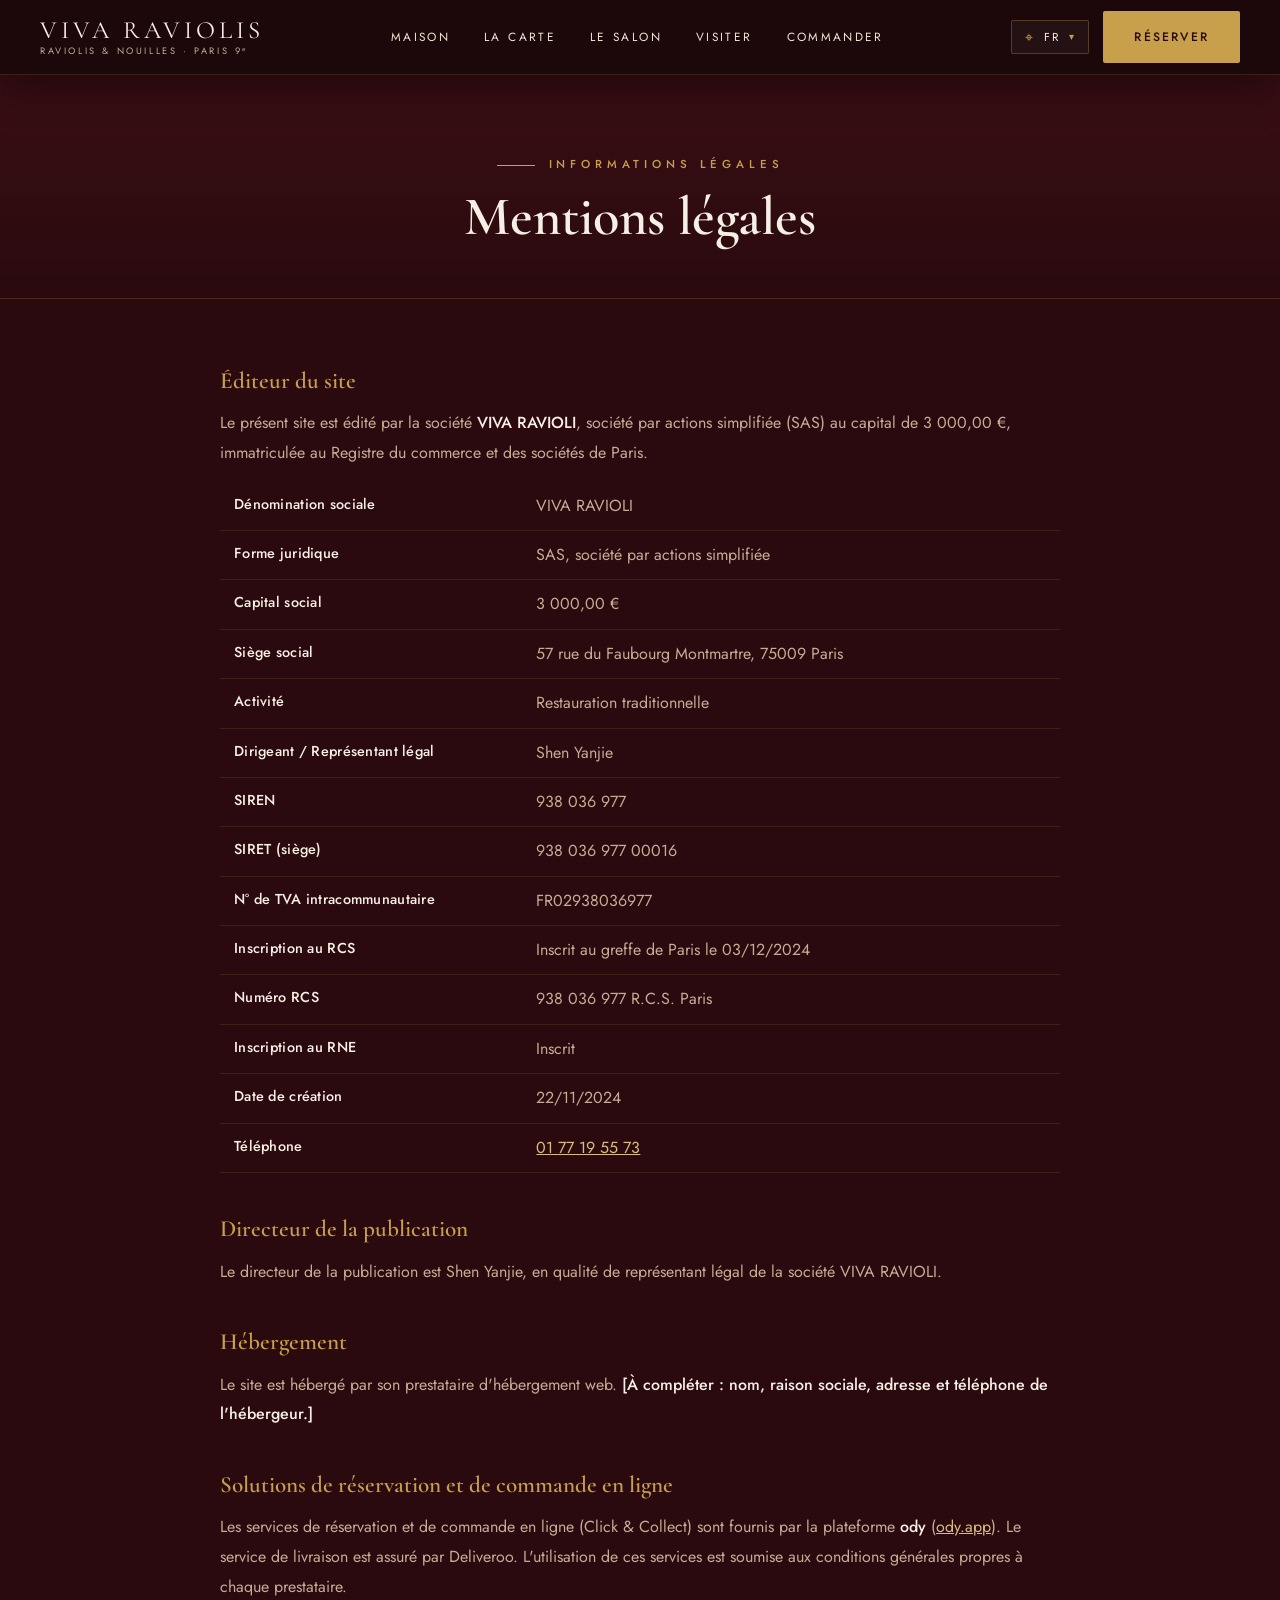
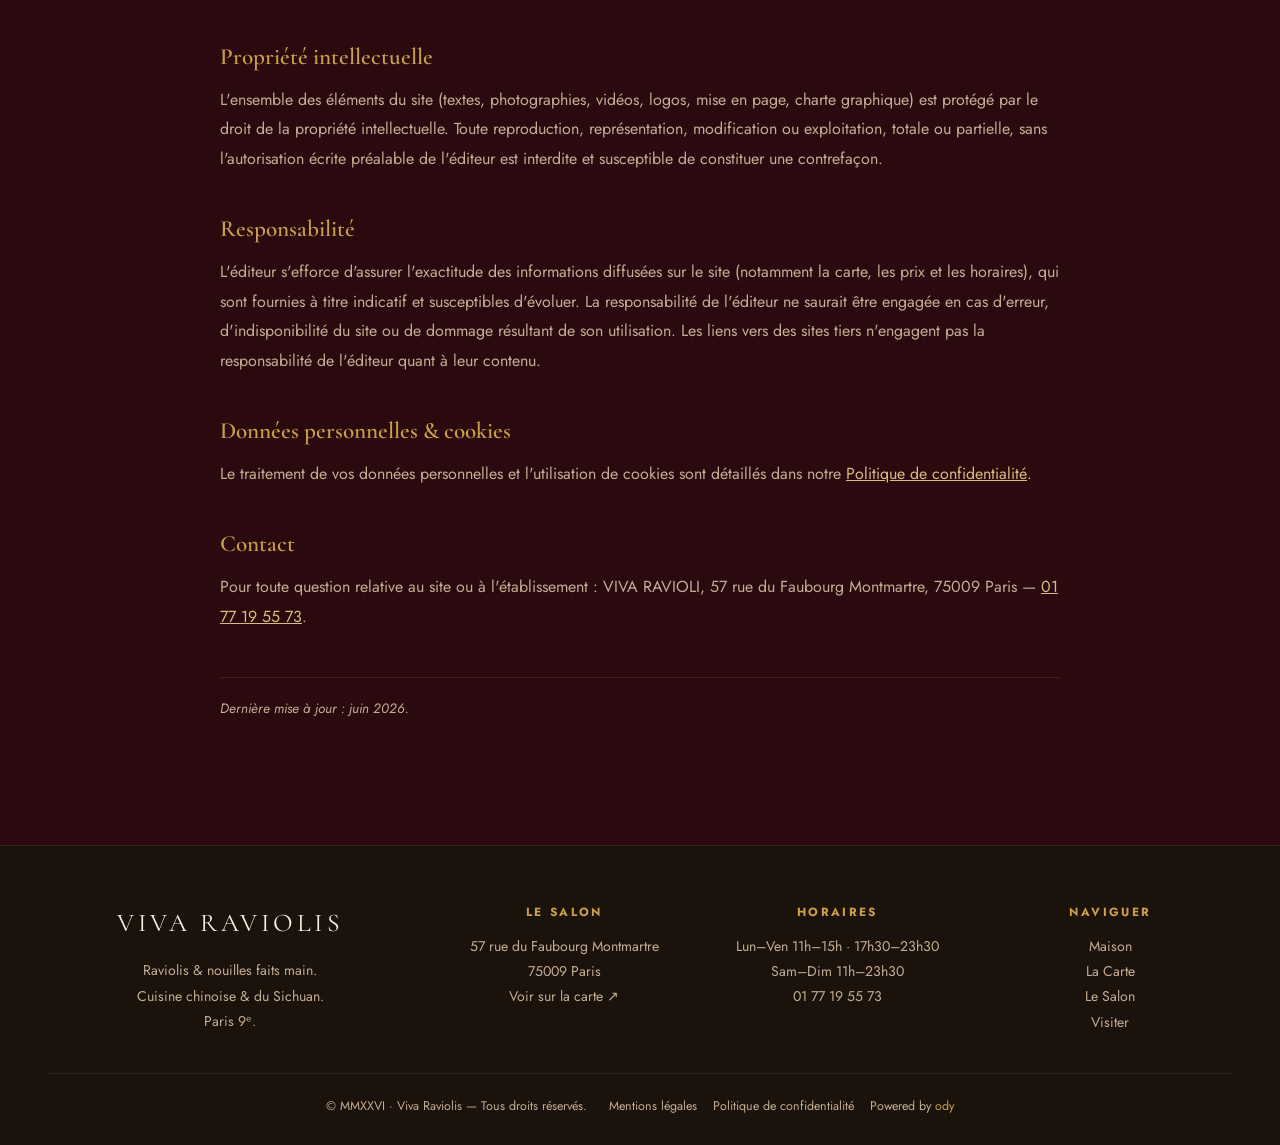
==== commit a6f9c32e: "Hero centré, scroll-cue recentré, footer centré, suppression ligne d'identité Co-Authored-By: Claude" ====
--- a/mentions-legales.html
+++ b/mentions-legales.html
@@ -135,9 +135,6 @@
         <span class="foot-powered">Powered by <a href="https://pro.ody.app/" target="_blank" rel="noopener">ody</a></span>
       </span>
     </div>
-    <div class="foot-identity">
-      VIVA RAVIOLI — SAS au capital de 3 000 € · SIREN 938 036 977 · SIRET 938 036 977 00016 · RCS Paris · TVA FR02938036977 · 57 rue du Faubourg Montmartre, 75009 Paris
-    </div>
   </div>
 </footer>
 
--- a/css/style.css
+++ b/css/style.css
@@ -83,16 +83,14 @@
   position: fixed; top: 0; left: 0; right: 0; z-index: 100;
   display: flex; align-items: center; justify-content: space-between;
   padding: 16px 40px;
-  background: rgba(28,8,11,.78);
-  backdrop-filter: blur(10px);
-  border-bottom: 1px solid rgba(200,160,75,.12);
-  transition: background .4s var(--ease), padding .4s var(--ease), box-shadow .4s var(--ease);
+  background: #1c080b;
+  border-bottom: 1px solid rgba(200,160,75,.16);
+  box-shadow: 0 6px 24px rgba(0,0,0,.35);
+  transition: padding .4s var(--ease), box-shadow .4s var(--ease);
 }
 .site-header.scrolled {
-  background: rgba(28,8,11,.95);
-  backdrop-filter: blur(14px);
   padding: 11px 40px;
-  box-shadow: 0 10px 40px rgba(0,0,0,.4);
+  box-shadow: 0 10px 40px rgba(0,0,0,.45);
 }
 .brand { display: flex; flex-direction: column; line-height: 1; }
 .brand .cn { font-family: var(--ff-serif); font-size: 1.05rem; color: var(--gold); letter-spacing: .12em; }
@@ -162,16 +160,16 @@
     linear-gradient(to right, rgba(28,8,11,.86) 0%, rgba(42,10,14,.55) 45%, rgba(42,10,14,.25) 100%),
     linear-gradient(to top, rgba(28,8,11,.9) 0%, rgba(28,8,11,0) 55%);
 }
-.hero__content { position: relative; z-index: 2; max-width: 720px; }
+.hero__content { position: relative; z-index: 2; max-width: 760px; margin: 0 auto; text-align: center; }
 .hero h1 {
   font-size: clamp(3rem, 7vw, 5.6rem); color: var(--cream);
   letter-spacing: .02em; margin: 14px 0 8px;
 }
 .hero .hero-cn { font-family: var(--ff-serif); font-size: clamp(1.6rem,3vw,2.4rem); color: var(--gold-soft); letter-spacing: .3em; }
-.hero p.lead { font-size: 1.18rem; color: var(--text-mut); max-width: 560px; margin: 22px 0 36px; }
-.hero .cta-row { display: flex; gap: 16px; flex-wrap: wrap; }
+.hero p.lead { font-size: 1.18rem; color: var(--text-mut); max-width: 580px; margin: 22px auto 36px; }
+.hero .cta-row { display: flex; gap: 16px; flex-wrap: wrap; justify-content: center; }
 .scroll-cue {
-  position: absolute; bottom: 30px; left: 50%; transform: translateX(-50%); z-index: 2;
+  position: absolute; bottom: 30px; left: 0; right: 0; z-index: 2;
   color: var(--text-mut); font-size: .68rem; letter-spacing: .3em; text-transform: uppercase;
   display: flex; flex-direction: column; align-items: center; gap: 10px;
 }
@@ -297,13 +295,13 @@
    FOOTER
    ============================================================ */
 .site-footer { background: var(--brown-900); padding: 56px 0 28px; border-top: 1px solid rgba(200,160,75,.15); }
-.foot-grid { display: grid; grid-template-columns: 1.5fr 1fr 1fr 1fr; gap: 30px; }
+.foot-grid { display: grid; grid-template-columns: 1.5fr 1fr 1fr 1fr; gap: 30px; text-align: center; }
 .foot-grid h5 { color: var(--gold); text-transform: uppercase; letter-spacing: .2em; font-family: var(--ff-sans); font-size: .74rem; margin-bottom: 12px; }
 .foot-grid p, .foot-grid a { color: var(--text-mut); font-size: .88rem; line-height: 1.8; }
 .foot-grid a:hover { color: var(--gold-soft); }
 .foot-brand .name { font-family: var(--ff-serif); font-size: 1.6rem; color: var(--cream); letter-spacing: .14em; }
 .foot-bottom { margin-top: 38px; padding-top: 22px; border-top: 1px solid rgba(255,255,255,.07);
-  display: flex; justify-content: space-between; gap: 16px; flex-wrap: wrap; color: var(--text-mut); font-size: .78rem; }
+  display: flex; justify-content: center; gap: 10px 22px; flex-wrap: wrap; text-align: center; color: var(--text-mut); font-size: .78rem; }
 
 /* ============================================================
    MENU PAGE
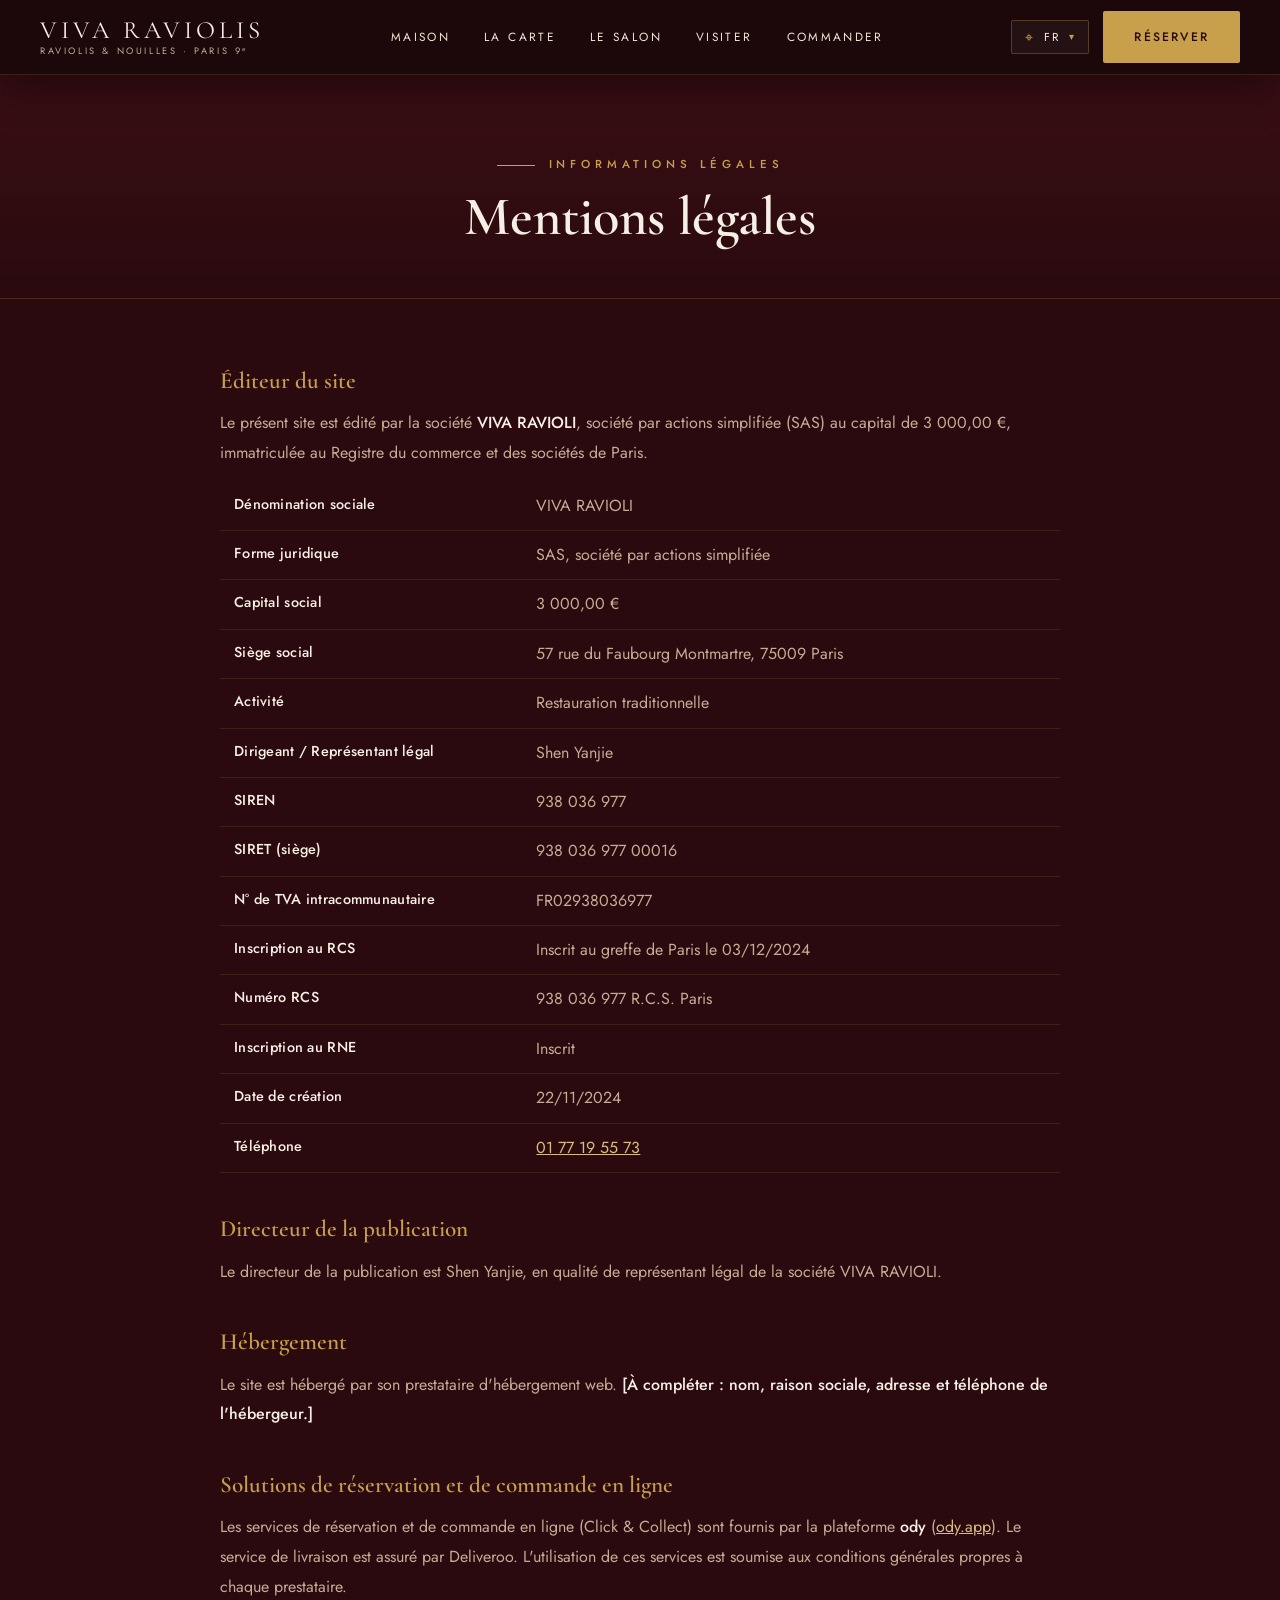
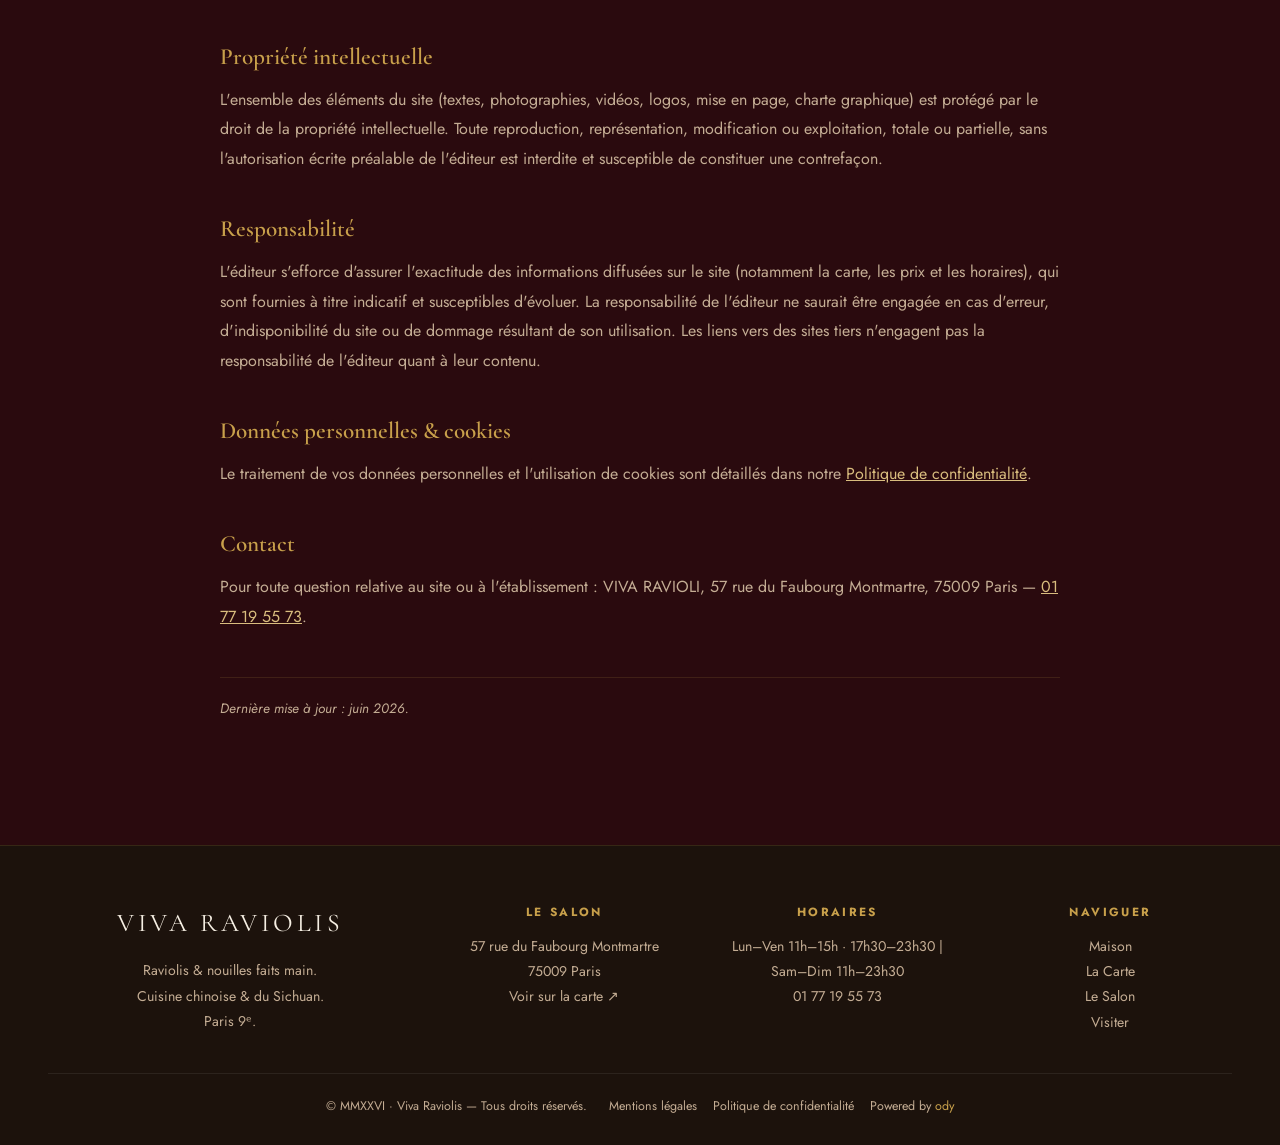
==== commit fe268ebe: "Hero: titre de marque Viva Raviolis stylisé; horaires footer sur une ligne; retrait Uber Eats Co-Aut" ====
--- a/mentions-legales.html
+++ b/mentions-legales.html
@@ -119,7 +119,7 @@
       </div>
       <div>
         <h5 data-i18n="foot.h_hours">Horaires</h5>
-        <p data-i18n="foot.hours">Lun–Ven 11h–15h · 17h30–23h30<br />Sam–Dim 11h–23h30</p>
+        <p data-i18n="foot.hours">Lun–Ven 11h–15h · 17h30–23h30 | Sam–Dim 11h–23h30</p>
         <p><a href="tel:0177195573">01 77 19 55 73</a></p>
       </div>
       <div>
--- a/css/style.css
+++ b/css/style.css
@@ -459,6 +459,24 @@
 .hero .hero-cn { display: inline-block; animation: heroIn 1s var(--ease) .1s both; }
 .hero h1 .word { display: inline-block; animation: heroWord 1.1s var(--ease) both; }
 .hero h1 .word:nth-child(3) { animation-delay: .18s; }
+
+/* Titre de marque dans le hero */
+.hero .hero-brand {
+  font-family: var(--ff-serif); font-weight: 600; line-height: 1;
+  font-size: clamp(3.4rem, 9vw, 6.8rem); letter-spacing: .03em; color: var(--cream);
+  margin: 10px 0 4px;
+}
+.hero .hero-brand .word:nth-child(2) { animation-delay: .16s; }
+.hero .hero-brand .ital {
+  font-style: italic;
+  background: linear-gradient(180deg, var(--gold-soft), var(--gold));
+  -webkit-background-clip: text; background-clip: text; -webkit-text-fill-color: transparent; color: var(--gold);
+}
+.hero .hero-brand::after {
+  content: ""; display: block; width: 96px; height: 2px; margin: 26px auto 0;
+  background: linear-gradient(90deg, transparent, var(--gold), transparent);
+  animation: heroIn 1.2s var(--ease) .4s both;
+}
 @keyframes heroIn { from { opacity: 0; transform: translateY(30px); } to { opacity: 1; transform: none; } }
 @keyframes heroWord { from { opacity: 0; transform: translateY(40px) rotate(2deg); } to { opacity: 1; transform: none; } }
 .scroll-cue { animation: heroIn 1s var(--ease) .8s both; }
